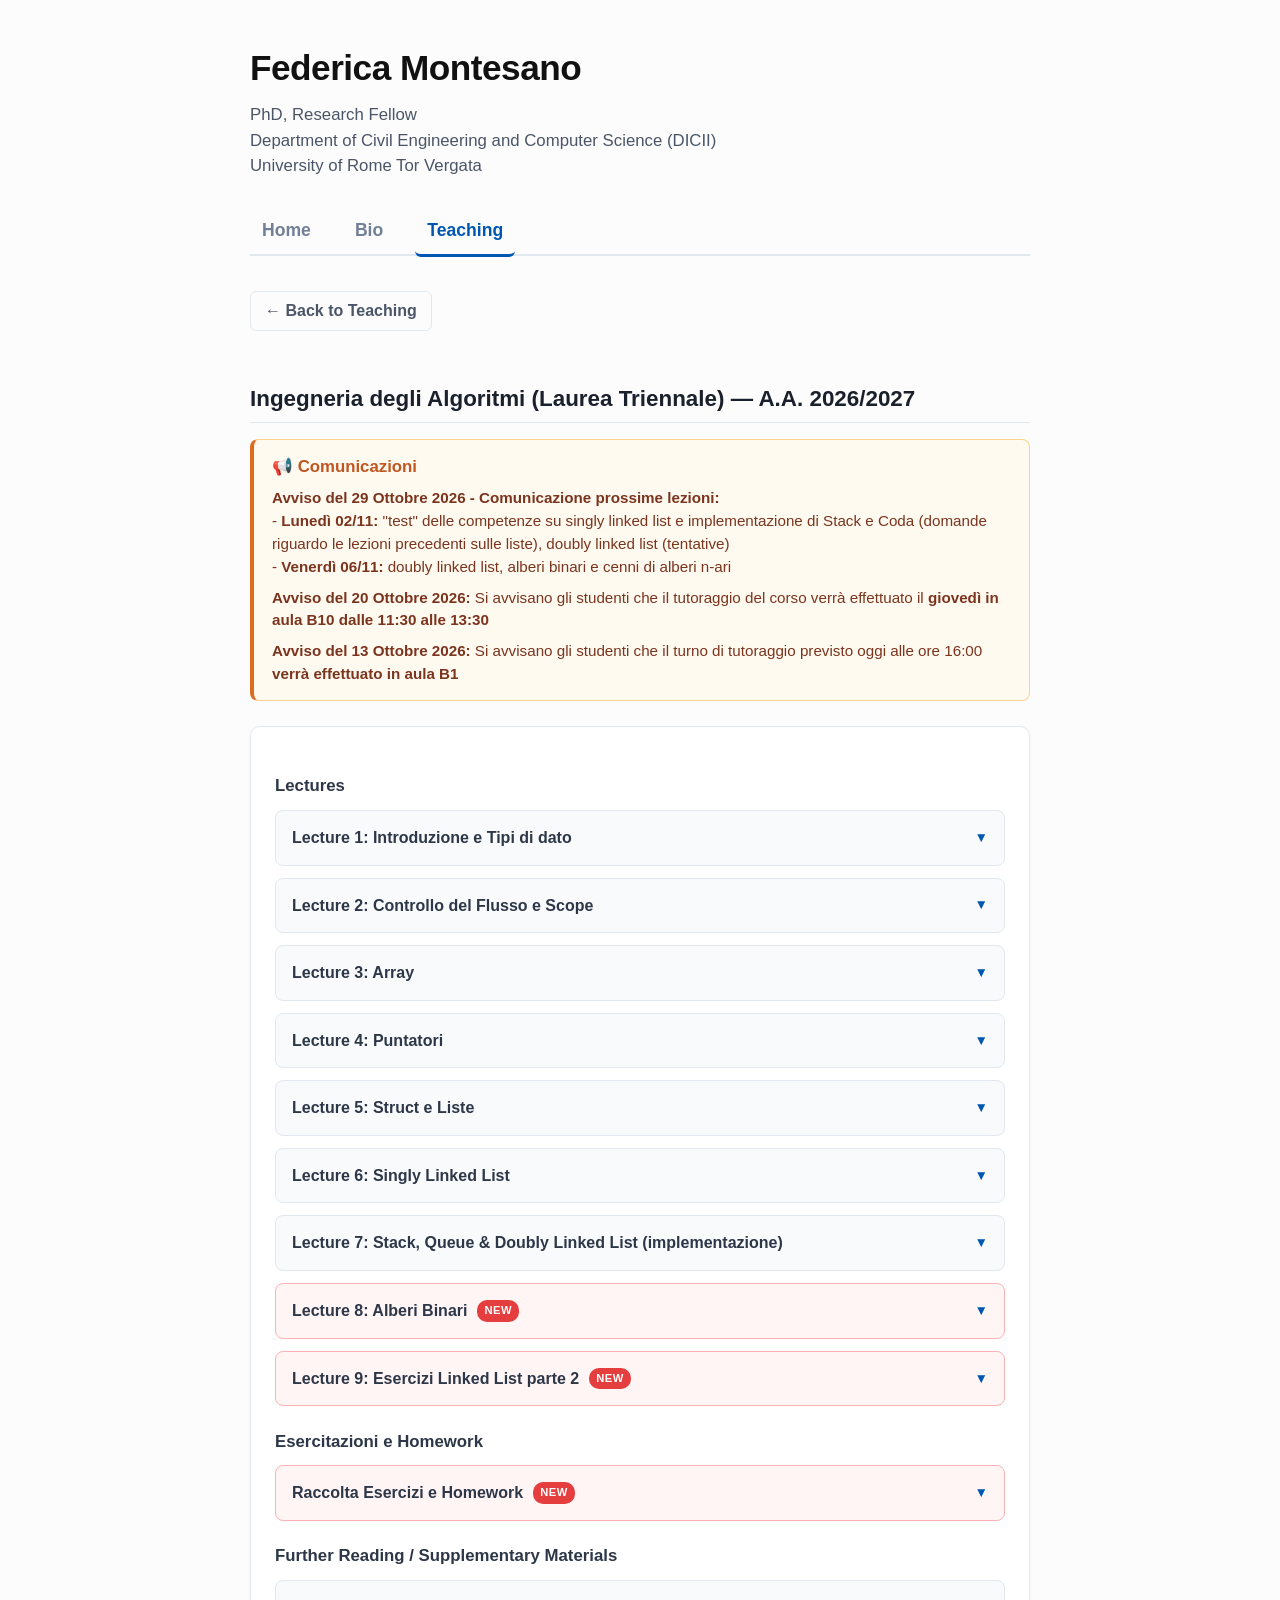
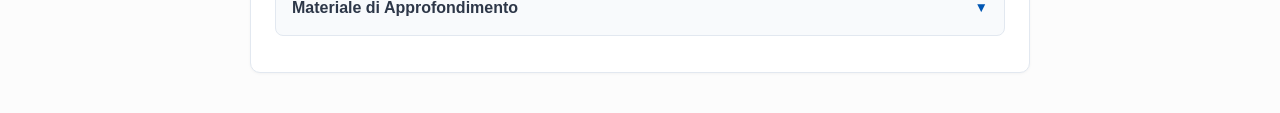
==== ingAlg.html @ f2712cf2 "added solutions esercizi puntatori" ====
<!DOCTYPE html>
<html lang="it">
<head>
    <meta charset="UTF-8">
    <meta name="viewport" content="width=device-width, initial-scale=1.0">
    <title>Ingegneria degli Algoritmi | Federica Montesano</title>
    <link rel="stylesheet" href="style.css">
    <style>
        /* Stili aggiuntivi per le sezioni a scomparsa (Accordion) */
        details {
            background-color: #f8fafc;
            border: 1px solid var(--border-color);
            border-radius: 8px;
            margin-bottom: 12px;
            overflow: hidden;
            transition: background-color 0.15s ease;
        }

        details.item-new {
            background-color: #fff5f5;
            border-color: #feb2b2;
        }

        summary {
            padding: 14px 16px;
            font-weight: 600;
            color: #2d3748;
            cursor: pointer;
            display: flex;
            align-items: center;
            justify-content: space-between;
            user-select: none;
            outline: none;
        }

        summary:hover {
            background-color: #f1f5f9;
        }

        details.item-new summary:hover {
            background-color: #fed7d7;
        }

        /* Rimuove il triangolo di default e personalizza lo spazio dei contenuti interni */
        summary::-webkit-details-marker {
            display: none;
        }

        .details-content {
            padding: 0 16px 16px 16px;
            border-top: 1px solid var(--border-color);
            background-color: #ffffff;
            margin-top: 4px;
        }

        details.item-new .details-content {
            border-top-color: #feb2b2;
        }

        .lecture-header-info {
            display: flex;
            align-items: center;
            gap: 10px;
        }

        /* Stile per il box comunicazioni */
        .announcement-box {
            background-color: #fffaf0;
            border: 1px solid #fbd38d;
            border-left: 4px solid #dd6b20;
            padding: 14px 18px;
            border-radius: 8px;
            margin-bottom: 25px;
            font-size: 0.95rem;
            color: #7b341e;
        }

        .announcement-box h4 {
            margin: 0 0 6px 0;
            color: #c05621;
            font-size: 1.05rem;
            display: flex;
            align-items: center;
            gap: 8px;
        }

        .announcement-box p {
            margin: 0 0 8px 0;
            line-height: 1.5;
        }

        .announcement-box p:last-child {
            margin-bottom: 0;
        }
    </style>
</head>
<body>

    <header>
        <h1>Federica Montesano</h1>
        <p class="affiliation">
            PhD, Research Fellow<br>
            Department of Civil Engineering and Computer Science (DICII)<br>
            University of Rome Tor Vergata
        </p>
    </header>

    <nav>
        <a href="index.html">Home</a>
        <a href="bio.html">Bio</a>
        <a href="teaching.html" class="active">Teaching</a>
    </nav>

    <main>
        <a href="teaching.html" class="btn-back">&larr; Back to Teaching</a>

        <h2>Ingegneria degli Algoritmi (Laurea Triennale) — A.A. 2026/2027</h2>

        <!-- SEZIONE COMUNICAZIONI -->
        <div class="announcement-box">
            <h4>📢 Comunicazioni</h4>
            <p><strong>Avviso del 29 Ottobre 2026 - Comunicazione prossime lezioni:</strong><br>
            - <strong>Lunedì 02/11:</strong> "test" delle competenze su singly linked list e implementazione di Stack e Coda (domande riguardo le lezioni precedenti sulle liste), doubly linked list (tentative)<br>
            - <strong>Venerdì 06/11:</strong> doubly linked list, alberi binari e cenni di alberi n-ari</p>
            <p><strong>Avviso del 20 Ottobre 2026:</strong> Si avvisano gli studenti che il tutoraggio del corso verrà effettuato il <strong>giovedì in aula B10 dalle 11:30 alle 13:30</strong></p>
            <p><strong>Avviso del 13 Ottobre 2026:</strong> Si avvisano gli studenti che il turno di tutoraggio previsto oggi alle ore 16:00 <strong>verrà effettuato in aula B1</strong></p>
        </div> 

        <div class="course-card">
            <!-- MACRO SEZIONE: LECTURES -->
            <div class="resource-section">
                <h4>Lectures</h4>
                
                <!-- LECTURE 1 -->
                <details>
                    <summary>
                        <span class="lecture-header-info">
                            <span>Lecture 1: Introduzione e Tipi di dato</span>
                        </span>
                        <span style="font-size: 0.85rem; color: var(--primary-color);">▼</span>
                    </summary>
                    <div class="details-content">
                        <div class="resource-subitems" style="margin-top: 10px;">
                            <div class="resource-subitem">
                                <span class="sub-title">Slides: Introduzione</span>
                                <a href="slides/01-Introduzione.pdf" class="badge-pdf" target="_blank">PDF</a>
                            </div>
                            <div class="resource-subitem">
                                <span class="sub-title">Slides: Dati Elementari</span>
                                <a href="slides/02-DatiElementari.pdf" class="badge-pdf" target="_blank">PDF</a>
                            </div>
                            <div class="resource-subitem">
                                <span class="sub-title">Codici di esempio</span>
                                <a href="codes/codes-lecture1.zip" class="badge-zip" download>ZIP</a>
                            </div>
                        </div>
                    </div>
                </details>

                <!-- LECTURE 2 -->
                <details>
                    <summary>
                        <span class="lecture-header-info">
                            <span>Lecture 2: Controllo del Flusso e Scope</span>
                        </span>
                        <span style="font-size: 0.85rem; color: var(--primary-color);">▼</span>
                    </summary>
                    <div class="details-content">
                        <div class="resource-subitems" style="margin-top: 10px;">
                            <div class="resource-subitem">
                                <span class="sub-title">Slides: Controllo del Flusso e Scope</span>
                                <a href="slides/03-Controllo.pdf" class="badge-pdf" target="_blank">PDF</a>
                            </div>
                            <div class="resource-subitem">
                                <span class="sub-title">Codici Controllo del Flusso</span>
                                <a href="codes/codici-control.zip" class="badge-zip" download>ZIP</a>
                            </div>
                            <div class="resource-subitem">
                                <span class="sub-title">Ottimizzazioni</span>
                                <a href="codes/ottimizzazioni.zip" class="badge-zip" download>ZIP</a>
                            </div>
                        </div>
                    </div>
                </details>

                <!-- LECTURE 3: ARRAY -->
                <details>
                    <summary>
                        <span class="lecture-header-info">
                            <span>Lecture 3: Array</span>
                        </span>
                        <span style="font-size: 0.85rem; color: var(--primary-color);">▼</span>
                    </summary>
                    <div class="details-content">
                        <div class="resource-subitems" style="margin-top: 10px;">
                            <div class="resource-subitem">
                                <span class="sub-title">Slides: Array e Strutture Dati</span>
                                <a href="slides/04-Array.pdf" class="badge-pdf" target="_blank">PDF</a>
                            </div>
                            <div class="resource-subitem">
                                <span class="sub-title">Codici: Array</span>
                                <a href="codes/array.zip" class="badge-zip" download>ZIP</a>
                            </div>
                            <div class="resource-subitem">
                                <span class="sub-title">Codici: Multifile Extern</span>
                                <a href="codes/multifile-extern.zip" class="badge-zip" download>ZIP</a>
                            </div>
                        </div>
                    </div>
                </details>

                <!-- LECTURE 4: PUNTATORI -->
                <details>
                    <summary>
                        <span class="lecture-header-info">
                            <span>Lecture 4: Puntatori</span>
                        </span>
                        <span style="font-size: 0.85rem; color: var(--primary-color);">▼</span>
                    </summary>
                    <div class="details-content">
                        <div class="resource-subitems" style="margin-top: 10px;">
                            <div class="resource-subitem">
                                <span class="sub-title">Slides: Puntatori</span>
                                <a href="slides/05-Puntatori.pdf" class="badge-pdf" target="_blank">PDF</a>
                            </div>
                            <div class="resource-subitem">
                                <span class="sub-title">Codici: Puntatori</span>
                                <a href="codes/pointers.zip" class="badge-zip" download>ZIP</a>
                            </div>
                            <div class="resource-subitem">
                                <span class="sub-title">Codici: Puntatori (parte 2)</span>
                                <a href="codes/pointers2.zip" class="badge-zip" download>ZIP</a>
                            </div>
                        </div>
                    </div>
                </details>

                <!-- LECTURE 5: STRUCT E LISTE -->
                <details>
                    <summary>
                        <span class="lecture-header-info">
                            <span>Lecture 5: Struct e Liste</span>
                        </span>
                        <span style="font-size: 0.85rem; color: var(--primary-color);">▼</span>
                    </summary>
                    <div class="details-content">
                        <div class="resource-subitems" style="margin-top: 10px;">
                            <div class="resource-subitem">
                                <span class="sub-title">Slides: Struct e Liste</span>
                                <a href="slides/06-Strutture.pdf" class="badge-pdf" target="_blank">PDF</a>
                            </div>
                            <div class="resource-subitem">
                                <span class="sub-title">Codici: Struct</span>
                                <a href="codes/struct.zip" class="badge-zip" download>ZIP</a>
                            </div>
                        </div>
                    </div>
                </details>

                <!-- LECTURE 6: SINGLY LINKED LIST -->
                <details>
                    <summary>
                        <span class="lecture-header-info">
                            <span>Lecture 6: Singly Linked List</span>
                        </span>
                        <span style="font-size: 0.85rem; color: var(--primary-color);">▼</span>
                    </summary>
                    <div class="details-content">
                        <div class="resource-subitems" style="margin-top: 10px;">
                            <div class="resource-subitem">
                                <span class="sub-title">Programma del corso</span>
                                <a href="suppl/recap_corso_C.pdf" class="badge-pdf" target="_blank">PDF</a>
                            </div>
                            <div class="resource-subitem">
                                <span class="sub-title">Singly/Doubly Linked Lists</span>
                                <a href="slides/linked_lists.pdf" class="badge-pdf" target="_blank">PDF</a>
                            </div>
                            <div class="resource-subitem">
                                <span class="sub-title">Stack/Queue</span>
                                <a href="slides/stack-queue.pdf" class="badge-pdf" target="_blank">PDF</a>
                            </div>
                            <div class="resource-subitem">
                                <span class="sub-title">Codici e Figure Dimostrative Singly Linked List</span>
                                <div style="display: flex; gap: 6px;">
                                    <a href="codes/singly-linked-list.zip" class="badge-zip" download>ZIP</a>
                                    <a href="suppl/LinkedList-figures.zip" class="badge-zip" download>ZIP</a>
                                </div>
                            </div>
                        </div>
                    </div>
                </details>

                <!-- LECTURE 7: STACK, QUEUE & DOUBLY LINKED LIST (IMPLEMENTAZIONE) -->
                <details>
                    <summary>
                        <span class="lecture-header-info">
                            <span>Lecture 7: Stack, Queue & Doubly Linked List (implementazione)</span>
                        </span>
                        <span style="font-size: 0.85rem; color: var(--primary-color);">▼</span>
                    </summary>
                    <div class="details-content">
                        <div class="resource-subitems" style="margin-top: 10px;">
                            <div class="resource-subitem">
                                <span class="sub-title">Stack (implementazione)</span>
                                <a href="codes/stack.zip" class="badge-zip" download>ZIP</a>
                            </div>
                            <div class="resource-subitem">
                                <span class="sub-title">Queue (implementazione)</span>
                                <a href="codes/queue.zip" class="badge-zip" download>ZIP</a>
                            </div>
                            <div class="resource-subitem">
                                <span class="sub-title">Doubly Linked List (implementazione e figure)</span>
                                <div style="display: flex; gap: 6px;">
                                    <a href="codes/doubly-ll.zip" class="badge-zip" download>ZIP</a>
                                    <a href="suppl/doubly-ll-figures.zip" class="badge-zip" download>ZIP</a>
                                </div>
                            </div>
                        </div>
                    </div>
                </details>

                <!-- LECTURE 8: ALBERI BINARI -->
                <details class="item-new">
                    <summary>
                        <span class="lecture-header-info">
                            <span>Lecture 8: Alberi Binari</span>
                            <span class="badge-new">NEW</span>
                        </span>
                        <span style="font-size: 0.85rem; color: var(--primary-color);">▼</span>
                    </summary>
                    <div class="details-content">
                        <div class="resource-subitems" style="margin-top: 10px;">
                            <div class="resource-subitem">
                                <span class="sub-title">Alberi</span>
                                <a href="suppl/tree.pdf" class="badge-pdf" target="_blank">PDF</a>
                            </div>
                            <div class="resource-subitem" style="background-color: #fff5f5; border-color: #feb2b2;">
                                <div class="resource-info">
                                    <span class="sub-title">Alberi (implementazione)</span>
                                    <span class="badge-new">NEW</span>
                                </div>
                                <a href="codes/tree.zip" class="badge-zip" download>ZIP</a>
                            </div>
                            <div class="resource-subitem" style="background-color: #fff5f5; border-color: #feb2b2;">
                                <div class="resource-info">
                                    <span class="sub-title">Esercizi Linked List (parte 1)</span>
                                    <span class="badge-new">NEW</span>
                                </div>
                                <a href="codes/esercizi-liste-1.zip" class="badge-zip" download>ZIP</a>
                            </div>
                        </div>
                    </div>
                </details>

                <!-- LECTURE 9: ESERCIZI LINKED LIST PARTE 2 -->
                <details class="item-new">
                    <summary>
                        <span class="lecture-header-info">
                            <span>Lecture 9: Esercizi Linked List parte 2</span>
                            <span class="badge-new">NEW</span>
                        </span>
                        <span style="font-size: 0.85rem; color: var(--primary-color);">▼</span>
                    </summary>
                    <div class="details-content">
                        <div class="resource-subitems" style="margin-top: 10px;">
                            <p style="margin: 0; color: #718096; font-size: 0.9rem;">In programma per la prossima lezione...</p>
                        </div>
                    </div>
                </details>
            </div>

            <!-- SEZIONE SEPARATA: Esercitazioni e Homework -->
            <div class="resource-section">
                <h4>Esercitazioni e Homework</h4>
                
                <details class="item-new">
                    <summary>
                        <span class="lecture-header-info">
                            <span>Raccolta Esercizi e Homework</span>
                            <span class="badge-new">NEW</span>
                        </span>
                        <span style="font-size: 0.85rem; color: var(--primary-color);">▼</span>
                    </summary>
                    <div class="details-content">
                        <div class="resource-subitems" style="margin-top: 10px;">
                            <div class="resource-subitem">
                                <span class="sub-title">Esercizi 1: Tipi di dato</span>
                                <a href="esercizi/tipi.txt" class="badge-file" target="_blank">FILE</a>
                            </div>

                            <div class="resource-subitem">
                                <span class="sub-title">Homework 1: Controllo del Flusso - Soluzioni</span>
                                <div style="display: flex; gap: 6px;">
                                    <a href="esercizi/esercizi1.txt" class="badge-file" target="_blank">FILE</a>
                                    <a href="codes/esercizi-control-soluzioni.zip" class="badge-zip" download>ZIP</a>
                                </div>
                            </div>

                            <div class="resource-subitem">
                                <span class="sub-title">Homework 2: Esercizi Array 1</span>
                                <a href="esercizi/esercizi-array1.txt" class="badge-file" target="_blank">FILE</a>
                            </div>

                            <div class="resource-subitem" style="background-color: #fff5f5; border-color: #feb2b2;">
                                <div class="resource-info">
                                    <span class="sub-title">Homework 3: Esercizi Array 2 - Soluzioni</span>
                                    <span class="badge-new">NEW</span>
                                </div>
                                <div style="display: flex; gap: 6px;">
                                    <a href="esercizi/esercizi-array2.txt" class="badge-file" target="_blank">FILE</a>
                                    <a href="esercizi/esercizi-array-2.zip" class="badge-zip" download>ZIP</a>
                                </div>
                            </div>

                            <div class="resource-subitem">
                                <span class="sub-title">Homework 4: Puntatori - Soluzioni</span>
                                <span class="badge-new">NEW</span>
                                <div style="display: flex; gap: 6px;">
                                    <a href="esercizi/esercizi-pointers.txt" class="badge-file" target="_blank">FILE</a>
                                    <a href="esercizi/esercizi-puntatori.zip" class="badge-zip" download>ZIP</a>
                                </div>
                            </div>

                            <div class="resource-subitem">
                                <span class="sub-title">Homework 5: Linked List</span>
                                <a href="esercizi/esercizi-liste.txt" class="badge-file" target="_blank">FILE</a>
                            </div>

                            <div class="resource-subitem">
                                <span class="sub-title">Homework 6: Stack / Queue</span>
                                <a href="esercizi/esercizi-stack-queue.txt" class="badge-file" target="_blank">FILE</a>
                            </div>
                            
                            <div class="resource-subitem" style="background-color: #fff5f5; border-color: #feb2b2;">
                                <div class="resource-info">
                                    <span class="sub-title">Homework 7: Alberi</span>
                                    <span class="badge-new">NEW</span>
                                </div>
                                <a href="esercizi/esercizi-tree.txt" class="badge-file" target="_blank">FILE</a>
                            </div>
                        </div>
                    </div>
                </details>
            </div>

            <!-- SEZIONE: Further Reading / Supplementary Materials -->
            <div class="resource-section">
                <h4>Further Reading / Supplementary Materials</h4>
                
                <details>
                    <summary>
                        <span class="lecture-header-info">
                            <span>Materiale di Approfondimento</span>
                        </span>
                        <span style="font-size: 0.85rem; color: var(--primary-color);">▼</span>
                    </summary>
                    <div class="details-content">
                        <div class="resource-subitems" style="margin-top: 10px;">
                            <div class="resource-subitem">
                                <div class="resource-info">
                                    <span class="sub-title">Approfondimento 1: lettura da input (parametri e stringhe), gestione errori (errno)</span>
                                </div>
                                <a href="suppl/approfondimento1.zip" class="badge-zip" download>ZIP</a>
                            </div>

                            <div class="resource-subitem">
                                <div class="resource-info">
                                    <span class="sub-title">Approfondimento 2: Debugger</span>
                                </div>
                                <div style="display: flex; gap: 6px;">
                                    <a href="suppl/debugger.txt" class="badge-file" target="_blank">TXT</a>
                                    <a href="suppl/debugger.pdf" class="badge-pdf" target="_blank">PDF</a>
                                </div>
                            </div>

                            <div class="resource-subitem">
                                <div class="resource-info">
                                    <span class="sub-title">Approfondimento 3: Linux Commands</span>
                                </div>
                                <div style="display: flex; gap: 6px;">
                                    <a href="suppl/linux-commands.txt" class="badge-file" target="_blank">TXT</a>
                                    <a href="suppl/cheat_sheet_linux_commands.pdf" class="badge-pdf" target="_blank">PDF</a>
                                </div>
                            </div>

                            <div class="resource-subitem">
                                <div class="resource-info">
                                    <span class="sub-title">Approfondimento 4: Cache</span>
                                </div>
                                <a href="suppl/cache_cpu.pdf" class="badge-pdf" target="_blank">PDF</a>
                            </div>

                            <div class="resource-subitem">
                                <div class="resource-info">
                                    <span class="sub-title">Approfondimento 5: Cenni sul Buffer Overflow</span>
                                </div>
                                <a href="suppl/overflow.zip" class="badge-zip" download>ZIP</a>
                            </div>
                        </div>
                    </div>
                </details>
            </div>
        </div>
    </main>

</body>
</html>
---- style.css ----
:root {
    --primary-color: #0056b3;
    --text-color: #2b2b2b;
    --bg-color: #fcfcfc;
    --card-bg: #ffffff;
    --border-color: #e2e8f0;
    --orcid-color: #a6ce39;
    --github-color: #24292e;
    --dblp-color: #004f9e;
    --new-badge-bg: #e53e3e;
    --new-badge-color: #ffffff;
}

body {
    font-family: -apple-system, BlinkMacSystemFont, "Segoe UI", Roboto, Helvetica, Arial, sans-serif;
    max-width: 780px;
    margin: 40px auto;
    padding: 0 20px;
    line-height: 1.6;
    color: var(--text-color);
    background-color: var(--bg-color);
}

/* Header */
header {
    margin-bottom: 30px;
}

h1 {
    font-size: 2.2rem;
    margin-bottom: 6px;
    color: #111;
    letter-spacing: -0.5px;
}

.affiliation {
    font-size: 1.05rem;
    color: #4a5568;
    margin-top: 0;
    line-height: 1.5;
}

/* Navigation Bar */
nav {
    display: flex;
    gap: 20px;
    border-bottom: 2px solid var(--border-color);
    margin-bottom: 35px;
    padding-bottom: 2px;
}

nav a {
    text-decoration: none;
    font-size: 1.1rem;
    font-weight: 600;
    color: #718096;
    padding: 8px 12px;
    border-radius: 6px;
    transition: all 0.2s ease;
    position: relative;
}

nav a:hover {
    color: var(--primary-color);
    background-color: #edf2f7;
}

nav a.active {
    color: var(--primary-color);
    border-bottom: 3px solid var(--primary-color);
    margin-bottom: -5px;
}

nav a.has-new::after {
    content: '';
    position: absolute;
    top: 6px;
    right: 4px;
    width: 8px;
    height: 8px;
    background-color: var(--new-badge-bg);
    border-radius: 50%;
    box-shadow: 0 0 0 2px var(--bg-color);
}

h2 {
    font-size: 1.4rem;
    color: #1a202c;
    margin-top: 30px;
    margin-bottom: 16px;
    border-bottom: 1px solid var(--border-color);
    padding-bottom: 6px;
}

/* Contacts Cards */
.contacts-grid {
    display: grid;
    grid-template-columns: repeat(auto-fit, minmax(280px, 1fr));
    gap: 16px;
    margin-top: 20px;
}

.contact-card {
    background: var(--card-bg);
    border: 1px solid var(--border-color);
    border-radius: 10px;
    padding: 16px 20px;
    display: flex;
    align-items: center;
    gap: 16px;
    box-shadow: 0 1px 3px rgba(0,0,0,0.04);
    transition: transform 0.15s ease, box-shadow 0.15s ease;
}

.contact-card:hover {
    transform: translateY(-2px);
    box-shadow: 0 4px 10px rgba(0,0,0,0.06);
}

.contact-icon {
    width: 24px;
    height: 24px;
    flex-shrink: 0;
    fill: #4a5568;
}

.contact-info {
    display: flex;
    flex-direction: column;
}

.contact-label {
    font-size: 0.8rem;
    text-transform: uppercase;
    letter-spacing: 0.5px;
    color: #718096;
    font-weight: 600;
}

.contact-value {
    font-size: 1rem;
    font-weight: 500;
    color: #2d3748;
    text-decoration: none;
    word-break: break-word;
}

a.contact-value:hover {
    color: var(--primary-color);
    text-decoration: underline;
}

.badge-link {
    display: inline-flex;
    align-items: center;
    gap: 10px;
    padding: 10px 18px;
    border-radius: 8px;
    color: white !important;
    font-weight: 600;
    text-decoration: none !important;
    font-size: 0.95rem;
    width: 100%;
    box-sizing: border-box;
    transition: opacity 0.2s ease, transform 0.15s ease;
}

.badge-link:hover {
    opacity: 0.9;
    transform: translateY(-2px);
}

.badge-link svg {
    width: 20px;
    height: 20px;
    fill: white;
    flex-shrink: 0;
}

.badge-orcid { background-color: var(--orcid-color); }
.badge-github { background-color: var(--github-color); }
.badge-dblp { background-color: var(--dblp-color); }

/* CV Button */
.cv-download-container { margin-bottom: 25px; }
.btn-cv {
    display: inline-flex;
    align-items: center;
    gap: 10px;
    background-color: var(--primary-color);
    color: white;
    padding: 10px 18px;
    border-radius: 8px;
    font-weight: 600;
    text-decoration: none;
    font-size: 0.95rem;
    transition: background-color 0.2s ease, transform 0.15s ease;
}
.btn-cv:hover {
    background-color: #004085;
    transform: translateY(-2px);
}
.btn-cv svg { width: 18px; height: 18px; fill: white; }

/* Timeline Elements */
.timeline-item {
    background: var(--card-bg);
    border: 1px solid var(--border-color);
    border-radius: 10px;
    padding: 20px;
    margin-bottom: 16px;
    box-shadow: 0 1px 3px rgba(0,0,0,0.04);
}
.timeline-header {
    display: flex;
    justify-content: space-between;
    align-items: flex-start;
    margin-bottom: 6px;
    flex-wrap: wrap;
    gap: 8px;
}
.timeline-title {
    font-size: 1.1rem;
    font-weight: 600;
    color: #2d3748;
    margin: 0;
}
.timeline-date {
    font-size: 0.85rem;
    font-weight: 600;
    color: var(--primary-color);
    background: #ebf8ff;
    padding: 2px 10px;
    border-radius: 12px;
    border: 1px solid #bee3f8;
    white-space: nowrap;
}
.timeline-subtitle { font-size: 0.95rem; color: #4a5568; margin-bottom: 6px; }
.timeline-details {
    font-size: 0.95rem;
    color: #4a5568;
    margin-top: 8px;
    padding-top: 8px;
    border-top: 1px dashed var(--border-color);
}
.timeline-details p { margin: 4px 0; }

/* Tags */
.tag-container {
    display: flex;
    flex-wrap: wrap;
    gap: 8px;
    margin-top: 10px;
    margin-bottom: 20px;
}
.tag {
    background: #edf2f7;
    color: #2d3748;
    padding: 6px 12px;
    border-radius: 20px;
    font-size: 0.9rem;
    font-weight: 500;
    border: 1px solid #cbd5e0;
}

/* Course Cards */
.course-card {
    background: var(--card-bg);
    border: 1px solid var(--border-color);
    border-radius: 10px;
    padding: 24px;
    margin-bottom: 25px;
    box-shadow: 0 1px 3px rgba(0,0,0,0.04);
}
.course-card h3 {
    margin-top: 0;
    color: var(--primary-color);
    border-bottom: 1px solid var(--border-color);
    padding-bottom: 10px;
    font-size: 1.25rem;
    display: flex;
    align-items: center;
    justify-content: space-between;
}
.course-card-link {
    text-decoration: none;
    color: inherit;
    display: block;
    transition: transform 0.15s ease, box-shadow 0.15s ease;
}
.course-card-link:hover {
    transform: translateY(-2px);
    box-shadow: 0 4px 12px rgba(0,0,0,0.08);
}
.course-card-link:hover h3 { text-decoration: underline; }
.course-meta {
    display: flex;
    justify-content: space-between;
    align-items: center;
    margin-top: 12px;
    font-size: 0.9rem;
    color: #718096;
}
.arrow-indicator { font-weight: bold; color: var(--primary-color); }

/* Buttons & Badges */
.btn-back {
    display: inline-flex;
    align-items: center;
    gap: 6px;
    background: none;
    border: 1px solid var(--border-color);
    padding: 6px 14px;
    border-radius: 6px;
    color: #4a5568;
    font-weight: 600;
    text-decoration: none;
    margin-bottom: 20px;
    transition: all 0.15s ease;
}
.btn-back:hover { background: #edf2f7; color: var(--primary-color); }

.resource-section { margin-top: 22px; }
.resource-section h4 {
    margin-bottom: 10px;
    color: #2d3748;
    font-size: 1.05rem;
}
.resource-list { list-style: none; padding-left: 0; margin-top: 8px; }
.resource-list li {
    padding: 12px 14px;
    margin-bottom: 12px;
    background-color: #f8fafc;
    border: 1px solid var(--border-color);
    border-radius: 6px;
}
.resource-header { display: flex; align-items: center; gap: 8px; margin-bottom: 6px; }
.resource-subitems { display: flex; flex-direction: column; gap: 6px; margin-top: 8px; padding-left: 4px; }
.resource-subitem {
    display: flex;
    align-items: center;
    justify-content: space-between;
    background: #ffffff;
    padding: 8px 12px;
    border-radius: 6px;
    border: 1px solid #e2e8f0;
}
.resource-info { display: flex; align-items: center; gap: 8px; flex-wrap: wrap; }
.resource-title { font-weight: 600; color: #2d3748; }
.sub-title { font-size: 0.95rem; color: #4a5568; }

.badge-pdf, .badge-file, .badge-zip {
    font-size: 0.8rem;
    padding: 3px 10px;
    border-radius: 4px;
    font-weight: 600;
    text-decoration: none;
    white-space: nowrap;
}
.badge-pdf { background: #ebf8ff; color: var(--primary-color); border: 1px solid #bee3f8; }
.badge-pdf:hover { background: #bee3f8; }
.badge-file { background: #f0fff4; color: #276749; border: 1px solid #c6f6d5; }
.badge-file:hover { background: #c6f6d5; }
.badge-zip { background: #fffaf0; color: #dd6b20; border: 1px solid #fbd38d; }
.badge-zip:hover { background: #fbd38d; }

.badge-new {
    font-size: 0.7rem;
    font-weight: 700;
    text-transform: uppercase;
    letter-spacing: 0.5px;
    background-color: var(--new-badge-bg);
    color: var(--new-badge-color);
    padding: 2px 7px;
    border-radius: 10px;
    display: inline-block;
    animation: pulse-badge 2s infinite;
}
@keyframes pulse-badge {
    0% { box-shadow: 0 0 0 0 rgba(229, 62, 62, 0.4); }
    70% { box-shadow: 0 0 0 6px rgba(229, 62, 62, 0); }
    100% { box-shadow: 0 0 0 0 rgba(229, 62, 62, 0); }
}

.resource-list li.item-new {
    background-color: #fff5f5;
    border-color: #feb2b2;
}
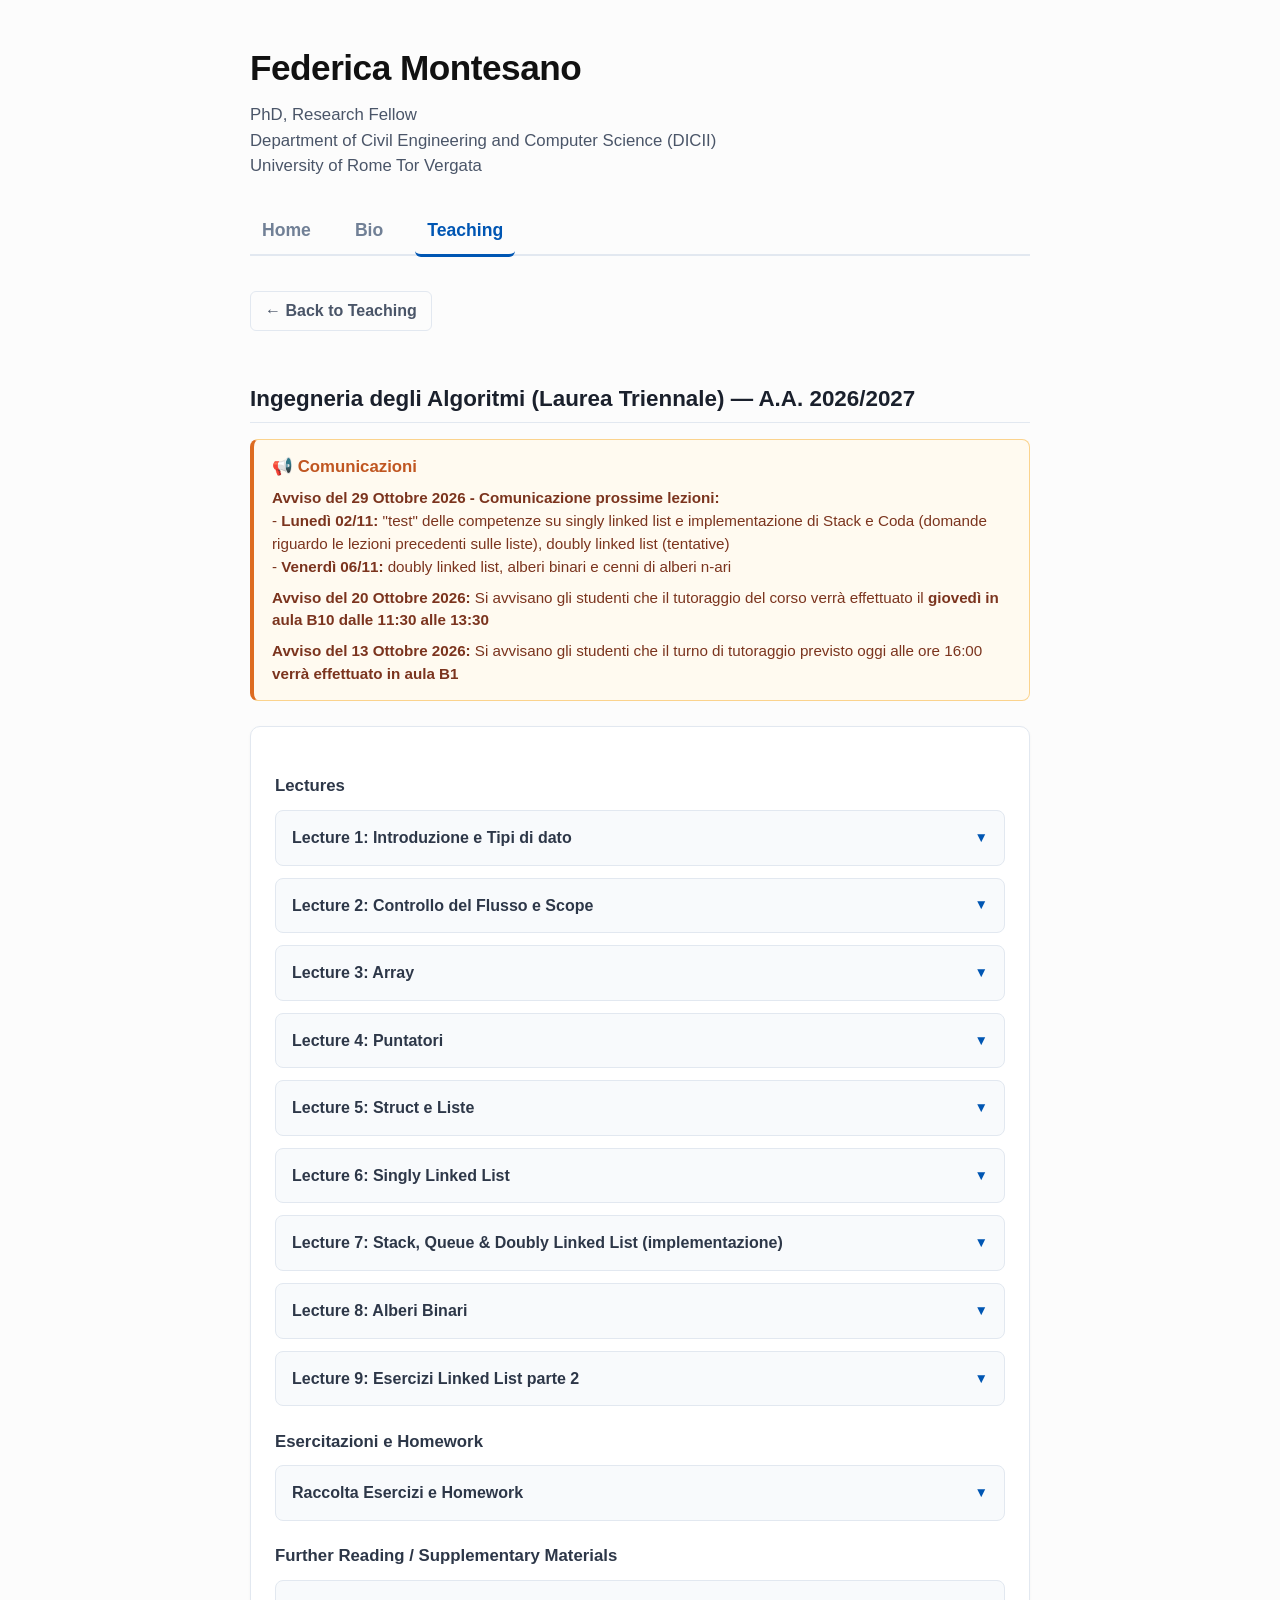
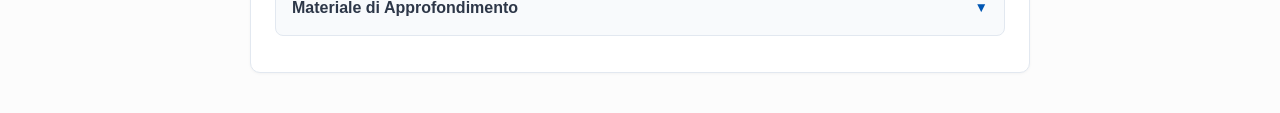
==== commit dcdf4772: "added solutions for esercizi array 1" ====
--- a/ingAlg.html
+++ b/ingAlg.html
@@ -320,11 +320,10 @@
                 </details>
 
                 <!-- LECTURE 8: ALBERI BINARI -->
-                <details class="item-new">
+                <details>
                     <summary>
                         <span class="lecture-header-info">
                             <span>Lecture 8: Alberi Binari</span>
-                            <span class="badge-new">NEW</span>
                         </span>
                         <span style="font-size: 0.85rem; color: var(--primary-color);">▼</span>
                     </summary>
@@ -334,18 +333,12 @@
                                 <span class="sub-title">Alberi</span>
                                 <a href="suppl/tree.pdf" class="badge-pdf" target="_blank">PDF</a>
                             </div>
-                            <div class="resource-subitem" style="background-color: #fff5f5; border-color: #feb2b2;">
-                                <div class="resource-info">
-                                    <span class="sub-title">Alberi (implementazione)</span>
-                                    <span class="badge-new">NEW</span>
-                                </div>
+                            <div class="resource-subitem">
+                                <span class="sub-title">Alberi (implementazione)</span>
                                 <a href="codes/tree.zip" class="badge-zip" download>ZIP</a>
                             </div>
-                            <div class="resource-subitem" style="background-color: #fff5f5; border-color: #feb2b2;">
-                                <div class="resource-info">
-                                    <span class="sub-title">Esercizi Linked List (parte 1)</span>
-                                    <span class="badge-new">NEW</span>
-                                </div>
+                            <div class="resource-subitem">
+                                <span class="sub-title">Esercizi Linked List (parte 1)</span>
                                 <a href="codes/esercizi-liste-1.zip" class="badge-zip" download>ZIP</a>
                             </div>
                         </div>
@@ -353,17 +346,19 @@
                 </details>
 
                 <!-- LECTURE 9: ESERCIZI LINKED LIST PARTE 2 -->
-                <details class="item-new">
+                <details>
                     <summary>
                         <span class="lecture-header-info">
                             <span>Lecture 9: Esercizi Linked List parte 2</span>
-                            <span class="badge-new">NEW</span>
-                        </span>
-                        <span style="font-size: 0.85rem; color: var(--primary-color);">▼</span>
-                    </summary>
-                    <div class="details-content">
-                        <div class="resource-subitems" style="margin-top: 10px;">
-                            <p style="margin: 0; color: #718096; font-size: 0.9rem;">In programma per la prossima lezione...</p>
+                        </span>
+                        <span style="font-size: 0.85rem; color: var(--primary-color);">▼</span>
+                    </summary>
+                    <div class="details-content">
+                        <div class="resource-subitems" style="margin-top: 10px;">
+                            <div class="resource-subitem">
+                                <span class="sub-title">Lezione 9: Esercizi Linked Lists</span>
+                                <a href="slides/Lecture9.pdf" class="badge-pdf" target="_blank">PDF</a>
+                            </div>
                         </div>
                     </div>
                 </details>
@@ -373,11 +368,10 @@
             <div class="resource-section">
                 <h4>Esercitazioni e Homework</h4>
                 
-                <details class="item-new">
+                <details>
                     <summary>
                         <span class="lecture-header-info">
                             <span>Raccolta Esercizi e Homework</span>
-                            <span class="badge-new">NEW</span>
                         </span>
                         <span style="font-size: 0.85rem; color: var(--primary-color);">▼</span>
                     </summary>
@@ -396,16 +390,19 @@
                                 </div>
                             </div>
 
-                            <div class="resource-subitem">
-                                <span class="sub-title">Homework 2: Esercizi Array 1</span>
-                                <a href="esercizi/esercizi-array1.txt" class="badge-file" target="_blank">FILE</a>
-                            </div>
-
                             <div class="resource-subitem" style="background-color: #fff5f5; border-color: #feb2b2;">
                                 <div class="resource-info">
-                                    <span class="sub-title">Homework 3: Esercizi Array 2 - Soluzioni</span>
+                                    <span class="sub-title">Homework 2: Esercizi Array 1 e Soluzioni</span>
                                     <span class="badge-new">NEW</span>
                                 </div>
+                                <div style="display: flex; gap: 6px;">
+                                    <a href="esercizi/esercizi-array1.txt" class="badge-file" target="_blank">FILE</a>
+                                    <a href="esercizi/esercizi-array-1.zip" class="badge-zip" download>ZIP</a>
+                                </div>
+                            </div>
+
+                            <div class="resource-subitem">
+                                <span class="sub-title">Homework 3: Esercizi Array 2 - Soluzioni</span>
                                 <div style="display: flex; gap: 6px;">
                                     <a href="esercizi/esercizi-array2.txt" class="badge-file" target="_blank">FILE</a>
                                     <a href="esercizi/esercizi-array-2.zip" class="badge-zip" download>ZIP</a>
@@ -414,7 +411,6 @@
 
                             <div class="resource-subitem">
                                 <span class="sub-title">Homework 4: Puntatori - Soluzioni</span>
-                                <span class="badge-new">NEW</span>
                                 <div style="display: flex; gap: 6px;">
                                     <a href="esercizi/esercizi-pointers.txt" class="badge-file" target="_blank">FILE</a>
                                     <a href="esercizi/esercizi-puntatori.zip" class="badge-zip" download>ZIP</a>
@@ -431,11 +427,8 @@
                                 <a href="esercizi/esercizi-stack-queue.txt" class="badge-file" target="_blank">FILE</a>
                             </div>
                             
-                            <div class="resource-subitem" style="background-color: #fff5f5; border-color: #feb2b2;">
-                                <div class="resource-info">
-                                    <span class="sub-title">Homework 7: Alberi</span>
-                                    <span class="badge-new">NEW</span>
-                                </div>
+                            <div class="resource-subitem">
+                                <span class="sub-title">Homework 7: Alberi</span>
                                 <a href="esercizi/esercizi-tree.txt" class="badge-file" target="_blank">FILE</a>
                             </div>
                         </div>
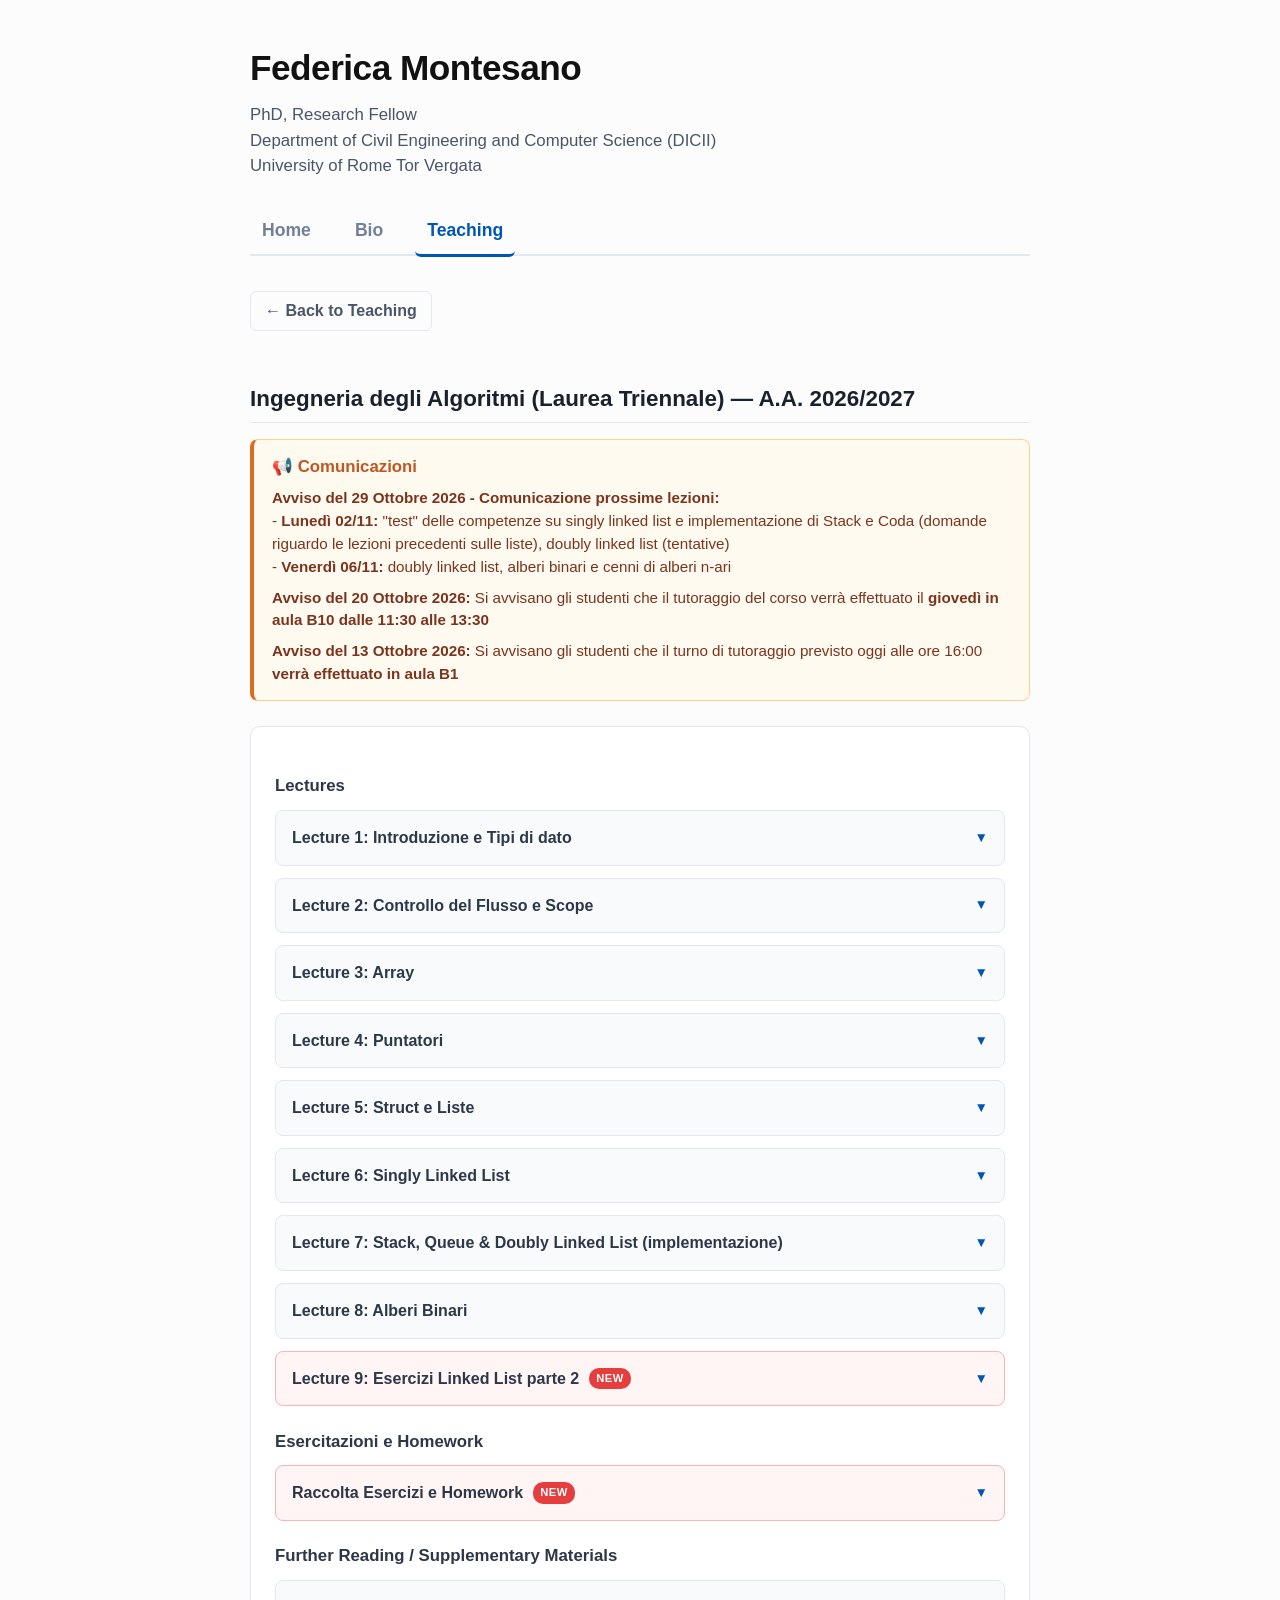
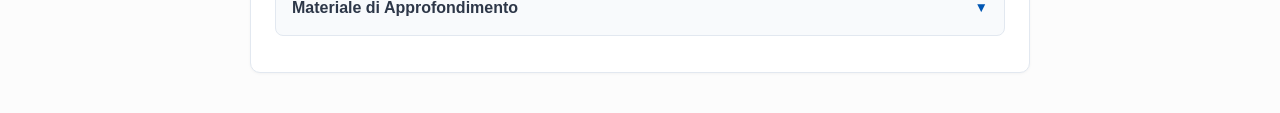
==== commit ae2f960a: "fix" ====
--- a/ingAlg.html
+++ b/ingAlg.html
@@ -346,10 +346,11 @@
                 </details>
 
                 <!-- LECTURE 9: ESERCIZI LINKED LIST PARTE 2 -->
-                <details>
+                <details class="item-new">
                     <summary>
                         <span class="lecture-header-info">
                             <span>Lecture 9: Esercizi Linked List parte 2</span>
+                            <span class="badge-new">NEW</span>
                         </span>
                         <span style="font-size: 0.85rem; color: var(--primary-color);">▼</span>
                     </summary>
@@ -368,10 +369,11 @@
             <div class="resource-section">
                 <h4>Esercitazioni e Homework</h4>
                 
-                <details>
+                <details class="item-new">
                     <summary>
                         <span class="lecture-header-info">
                             <span>Raccolta Esercizi e Homework</span>
+                            <span class="badge-new">NEW</span>
                         </span>
                         <span style="font-size: 0.85rem; color: var(--primary-color);">▼</span>
                     </summary>
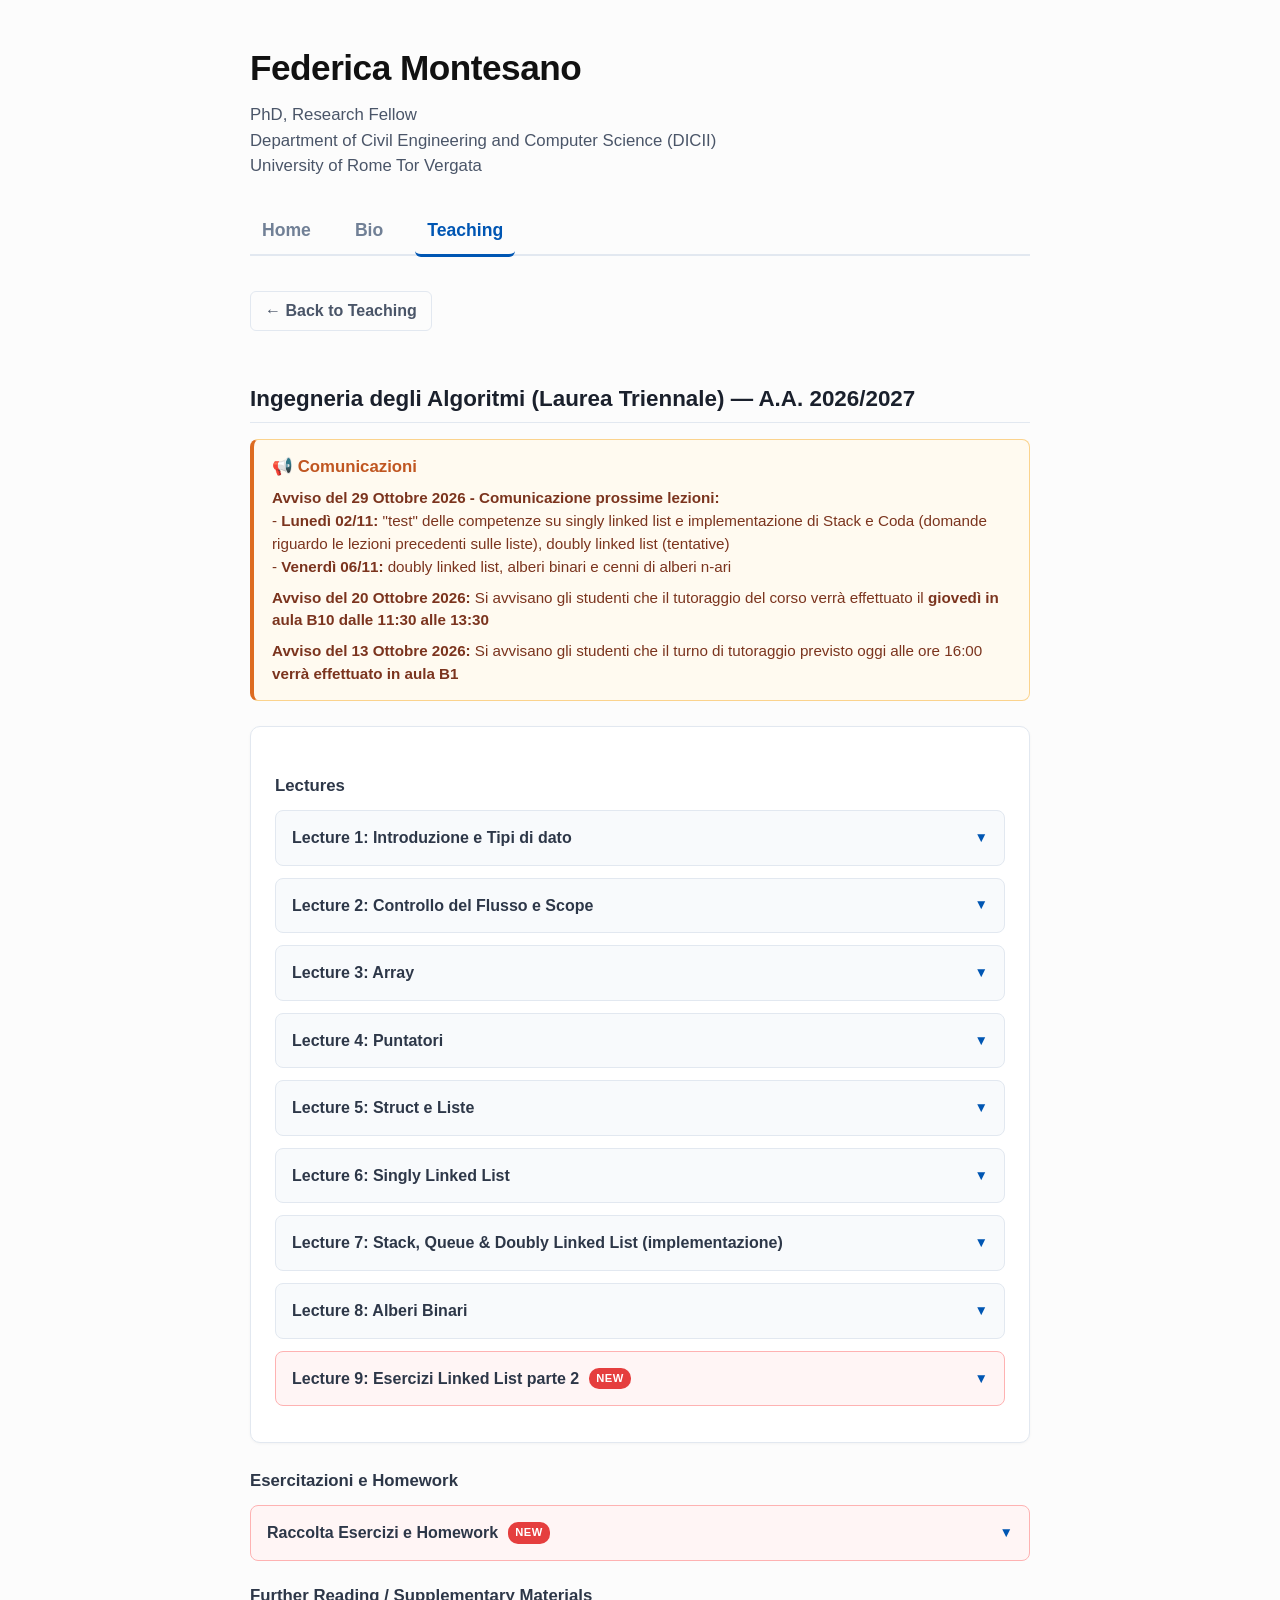
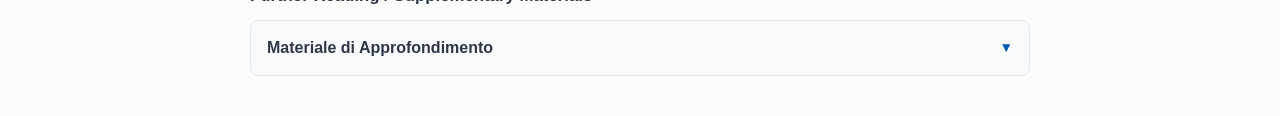
==== commit 169f5988: "added solutions to lecture 9 exercises" ====
--- a/ingAlg.html
+++ b/ingAlg.html
@@ -358,7 +358,12 @@
                         <div class="resource-subitems" style="margin-top: 10px;">
                             <div class="resource-subitem">
                                 <span class="sub-title">Lezione 9: Esercizi Linked Lists</span>
-                                <a href="slides/Lecture9.pdf" class="badge-pdf" target="_blank">PDF</a>
+                                <span class="badge-new">NEW</span>
+                            </div>
+                            <div style="display: flex; gap: 6px;">
+                              <a href="slides/Lecture9.pdf" class="badge-pdf" target="_blank">PDF</a>
+                              <a href="esercizi/esercizi-liste-2.zip" class="badge-zip" download>ZIP</a>
+                            </div>
                             </div>
                         </div>
                     </div>
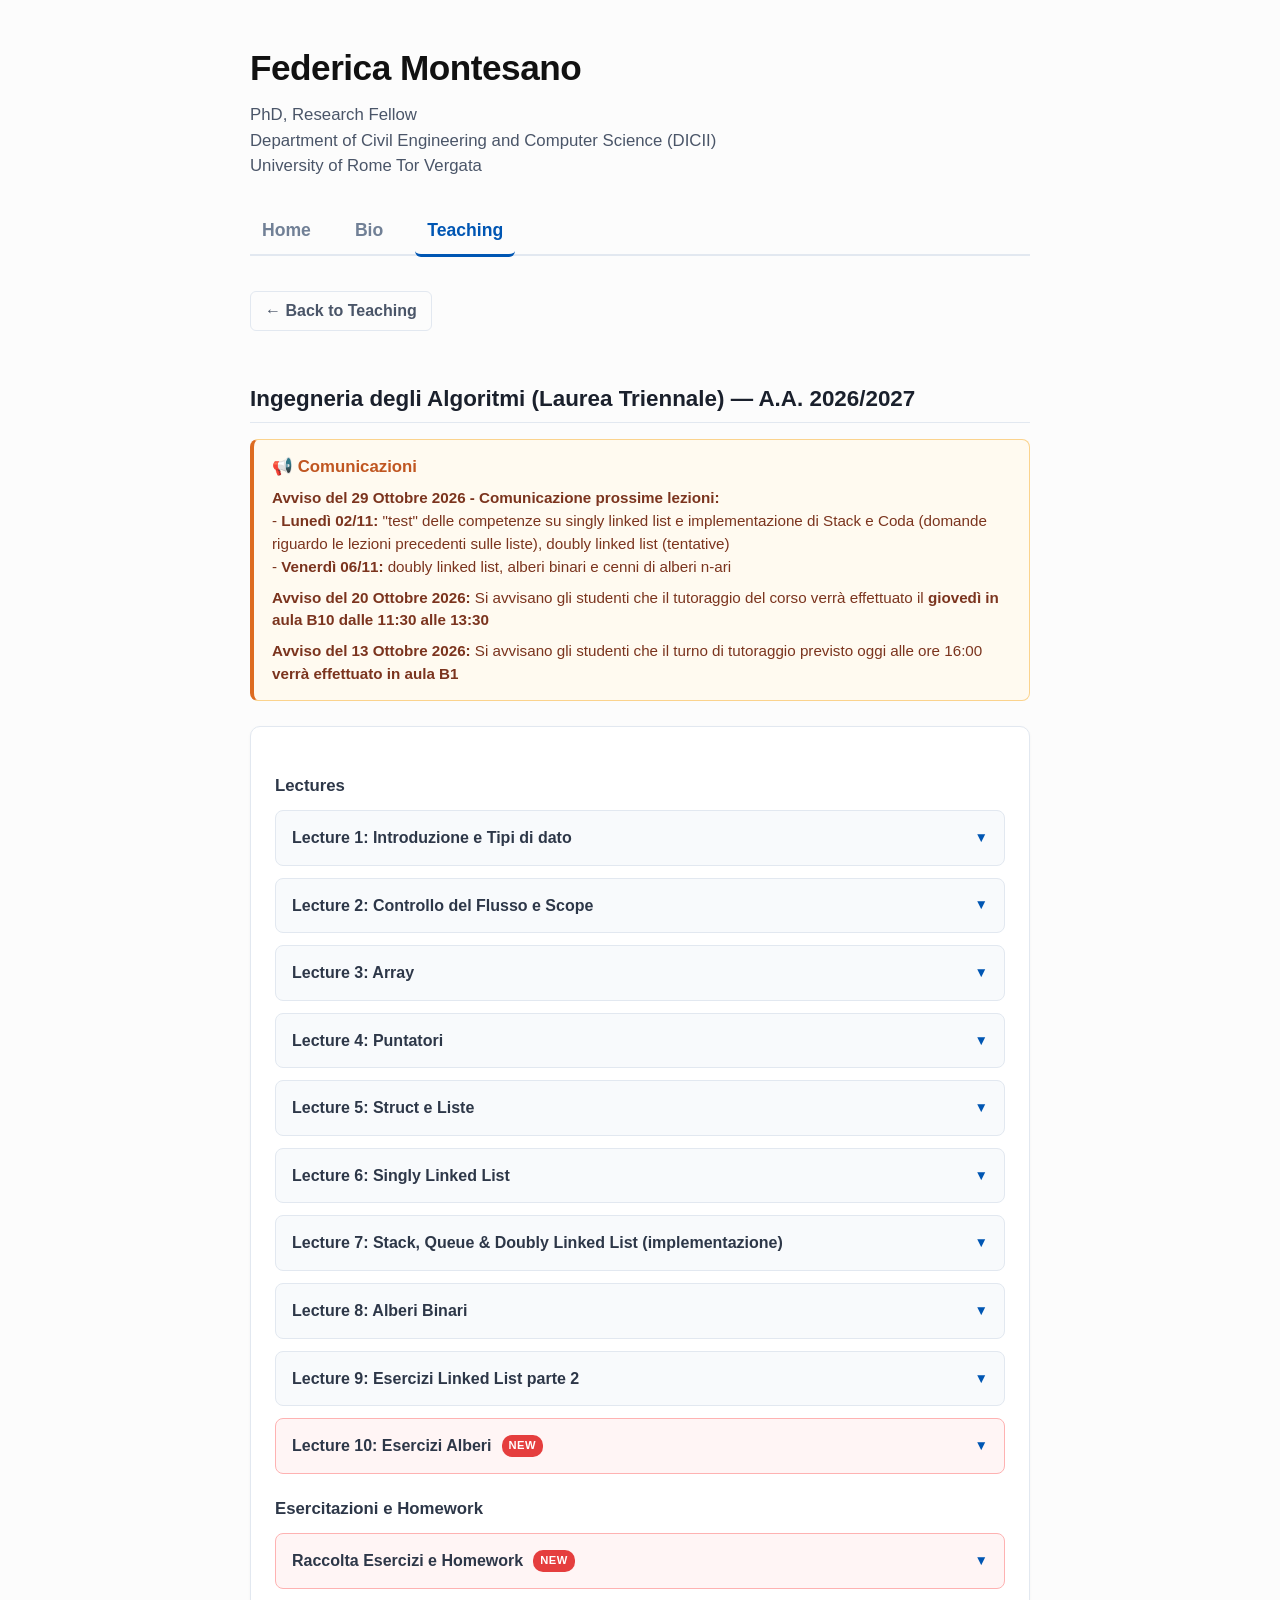
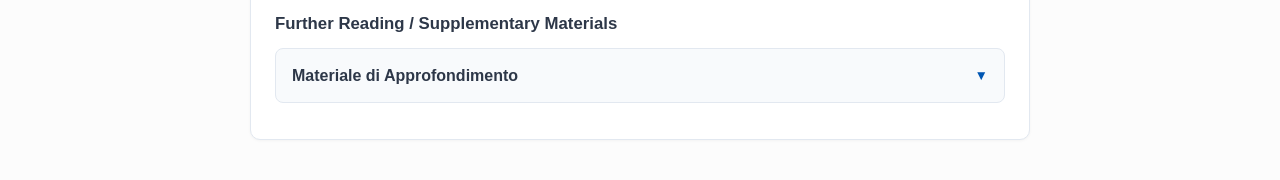
==== commit 09db9915: "added slides for lecture 10" ====
--- a/ingAlg.html
+++ b/ingAlg.html
@@ -346,24 +346,45 @@
                 </details>
 
                 <!-- LECTURE 9: ESERCIZI LINKED LIST PARTE 2 -->
+                <details>
+                    <summary>
+                        <span class="lecture-header-info">
+                            <span>Lecture 9: Esercizi Linked List parte 2</span>
+                        </span>
+                        <span style="font-size: 0.85rem; color: var(--primary-color);">▼</span>
+                    </summary>
+                    <div class="details-content">
+                        <div class="resource-subitems" style="margin-top: 10px;">
+                            <div class="resource-subitem">
+                                <div class="resource-info">
+                                    <span class="sub-title">Lezione 9: Esercizi Linked Lists</span>
+                                </div>
+                                <div style="display: flex; gap: 6px;">
+                                    <a href="slides/Lecture9.pdf" class="badge-pdf" target="_blank">PDF</a>
+                                    <a href="esercizi/esercizi-liste-2.zip" class="badge-zip" download>ZIP</a>
+                                </div>
+                            </div>
+                        </div>
+                    </div>
+                </details>
+
+                <!-- LECTURE 10: ESERCIZI ALBERI -->
                 <details class="item-new">
                     <summary>
                         <span class="lecture-header-info">
-                            <span>Lecture 9: Esercizi Linked List parte 2</span>
+                            <span>Lecture 10: Esercizi Alberi</span>
                             <span class="badge-new">NEW</span>
                         </span>
                         <span style="font-size: 0.85rem; color: var(--primary-color);">▼</span>
                     </summary>
                     <div class="details-content">
                         <div class="resource-subitems" style="margin-top: 10px;">
-                            <div class="resource-subitem">
-                                <span class="sub-title">Lezione 9: Esercizi Linked Lists</span>
-                                <span class="badge-new">NEW</span>
-                            </div>
-                            <div style="display: flex; gap: 6px;">
-                              <a href="slides/Lecture9.pdf" class="badge-pdf" target="_blank">PDF</a>
-                              <a href="esercizi/esercizi-liste-2.zip" class="badge-zip" download>ZIP</a>
-                            </div>
+                            <div class="resource-subitem" style="background-color: #fff5f5; border-color: #feb2b2;">
+                                <div class="resource-info">
+                                    <span class="sub-title">Lezione 10: Esercizi Alberi</span>
+                                    <span class="badge-new">NEW</span>
+                                </div>
+                                <a href="slides/Lecture10.pdf" class="badge-pdf" target="_blank">PDF</a>
                             </div>
                         </div>
                     </div>
